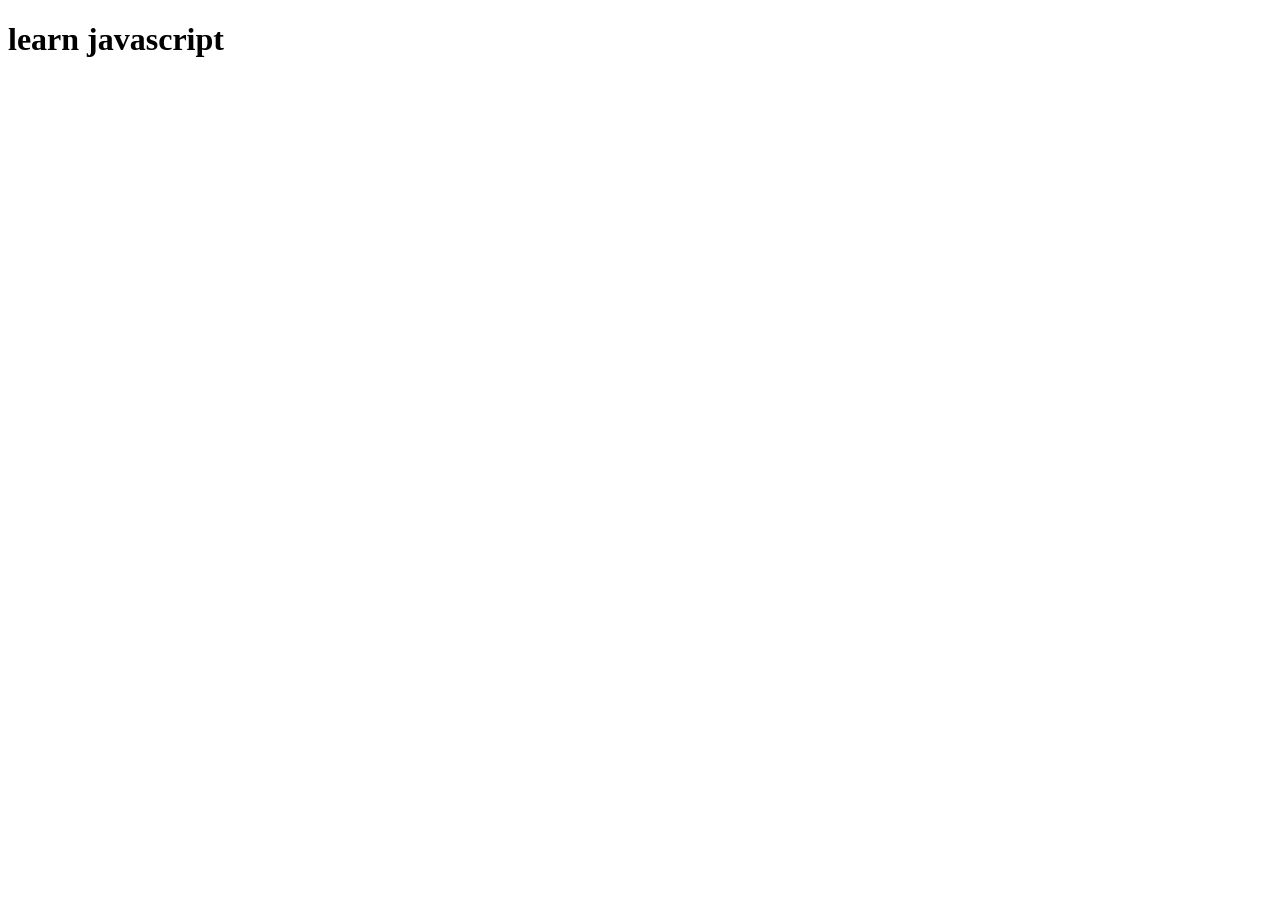
==== index.html @ 81fac53d "first commit" ====
<!DOCTYPE html>
<html lang="en">
<head>
    <meta charset="UTF-8">
    <meta name="viewport" content="width=device-width, initial-scale=1.0">
    <title>javascript</title>
</head>
<body>
    <h1>learn javascript</h1>


    <script src="script.js"></script>
</body>
</html>
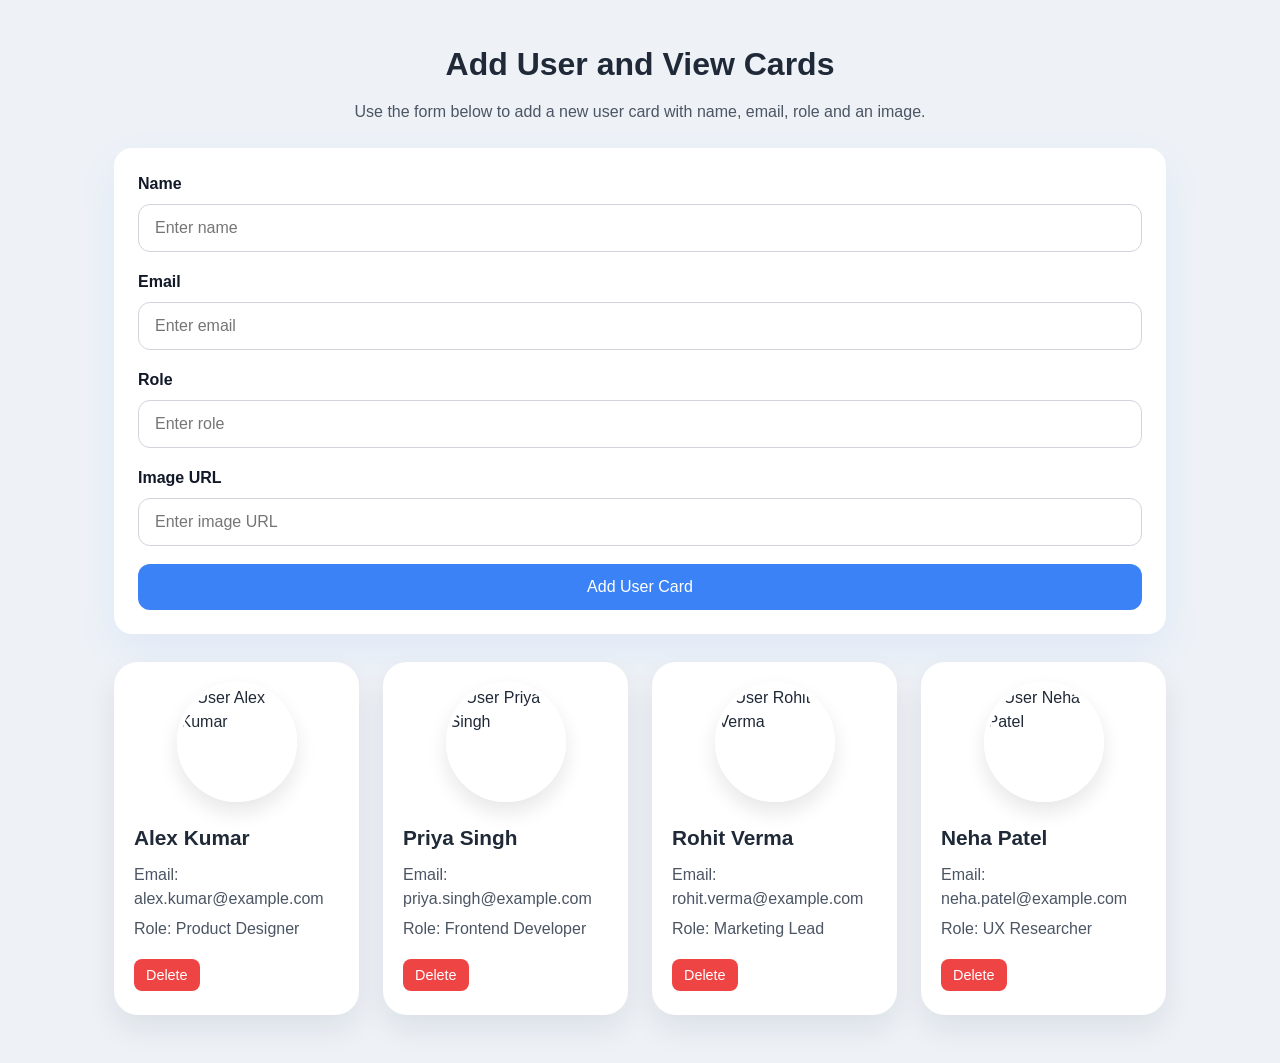
==== commit 9cc1e408: "Add files via upload" ====
--- a/index.html
+++ b/index.html
@@ -1,14 +1,51 @@
-<!DOCTYPE html>
-<html lang="en">
-<head>
-    <meta charset="UTF-8">
-    <meta name="viewport" content="width=device-width, initial-scale=1.0">
-    <title>javascript</title>
-</head>
-<body>
-    <h1>learn javascript</h1>
-
-
-    <script src="script.js"></script>
-</body>
-</html>+<!DOCTYPE html>
+<html lang="en">
+<head>
+  <meta charset="UTF-8" />
+  <meta name="viewport" content="width=device-width, initial-scale=1.0" />
+  <title>User Cards</title>
+  <link rel="stylesheet" href="style.css" />
+</head>
+<body>
+  <div class="page-wrapper">
+    <header>
+      <h1>Add User and View Cards</h1>
+      <p>Use the form below to add a new user card with name, email, role and an image.</p>
+    </header>
+
+    <section class="form-section">
+      <form id="userForm">
+        <div class="form-field">
+          <label for="name">Name</label>
+          <input type="text" id="name" name="name" placeholder="Enter name" required />
+        </div>
+
+        <div class="form-field">
+          <label for="email">Email</label>
+          <input type="email" id="email" name="email" placeholder="Enter email" required />
+        </div>
+
+        <div class="form-field">
+          <label for="role">Role</label>
+          <input type="text" id="role" name="role" placeholder="Enter role" required />
+        </div>
+
+        <div class="form-field">
+          <label for="image">Image URL</label>
+          <input type="url" id="image" name="image" placeholder="Enter image URL" required />
+        </div>
+
+        <button type="submit" class="submit-btn">Add User Card</button>
+      </form>
+    </section>
+
+    <section class="cards-section">
+      <div class="cards-grid" id="cardsGrid">
+        <!-- Cards will be rendered here by JavaScript -->
+      </div>
+    </section>
+  </div>
+
+  <script src="script.js"></script>
+</body>
+</html>
--- a/style.css
+++ b/style.css
@@ -0,0 +1,159 @@
+* {
+  box-sizing: border-box;
+  margin: 0;
+  padding: 0;
+}
+
+body {
+  font-family: 'Segoe UI', Tahoma, Geneva, Verdana, sans-serif;
+  background: #eef2f7;
+  color: #1f2937;
+  line-height: 1.5;
+}
+
+.page-wrapper {
+  max-width: 1100px;
+  margin: 0 auto;
+  padding: 24px;
+}
+
+header {
+  text-align: center;
+  padding: 16px 0 24px;
+}
+
+header h1 {
+  font-size: 2rem;
+  margin-bottom: 12px;
+}
+
+header p {
+  color: #4b5563;
+}
+
+.form-section {
+  background: #ffffff;
+  border-radius: 18px;
+  box-shadow: 0 16px 40px rgba(59, 130, 246, 0.08);
+  margin-bottom: 28px;
+  padding: 24px;
+}
+
+#userForm {
+  display: grid;
+  gap: 18px;
+}
+
+.form-field {
+  display: grid;
+  gap: 8px;
+}
+
+.form-field label {
+  font-weight: 600;
+  color: #111827;
+}
+
+.form-field input {
+  border: 1px solid #d1d5db;
+  border-radius: 12px;
+  padding: 14px 16px;
+  font-size: 1rem;
+  width: 100%;
+}
+
+.form-field input:focus {
+  outline: none;
+  border-color: #3b82f6;
+  box-shadow: 0 0 0 4px rgba(59, 130, 246, 0.12);
+}
+
+.submit-btn {
+  background: #3b82f6;
+  border: none;
+  border-radius: 12px;
+  color: white;
+  cursor: pointer;
+  font-size: 1rem;
+  padding: 14px 20px;
+  transition: transform 0.2s ease, background 0.2s ease;
+}
+
+.submit-btn:hover {
+  background: #2563eb;
+  transform: translateY(-1px);
+}
+
+.cards-section {
+  padding-bottom: 24px;
+}
+
+.cards-grid {
+  display: grid;
+  gap: 24px;
+  grid-template-columns: repeat(auto-fit, minmax(240px, 1fr));
+}
+
+.user-card {
+  background: white;
+  border-radius: 24px;
+  overflow: hidden;
+  box-shadow: 0 14px 30px rgba(15, 23, 42, 0.08);
+  transition: transform 0.3s ease, box-shadow 0.3s ease;
+}
+
+.user-card:hover {
+  transform: translateY(-4px);
+  box-shadow: 0 20px 40px rgba(15, 23, 42, 0.14);
+}
+
+.user-card img {
+  display: block;
+  width: 120px;
+  height: 120px;
+  margin: 20px auto 0;
+  object-fit: cover;
+  border-radius: 50%;
+  border: 4px solid #ffffff;
+  box-shadow: 0 10px 20px rgba(15, 23, 42, 0.1);
+}
+
+.card-content {
+  padding: 20px 20px 24px;
+}
+
+.card-content h2 {
+  font-size: 1.3rem;
+  margin-bottom: 10px;
+}
+
+.card-content p {
+  color: #4b5563;
+  margin-bottom: 6px;
+}
+
+.delete-btn {
+  background: #ef4444;
+  border: none;
+  border-radius: 8px;
+  color: white;
+  cursor: pointer;
+  font-size: 0.9rem;
+  padding: 8px 12px;
+  margin-top: 12px;
+  transition: background 0.2s ease;
+}
+
+.delete-btn:hover {
+  background: #dc2626;
+}
+
+@media (max-width: 640px) {
+  .page-wrapper {
+    padding: 18px;
+  }
+
+  .user-card img {
+    height: 180px;
+  }
+}
